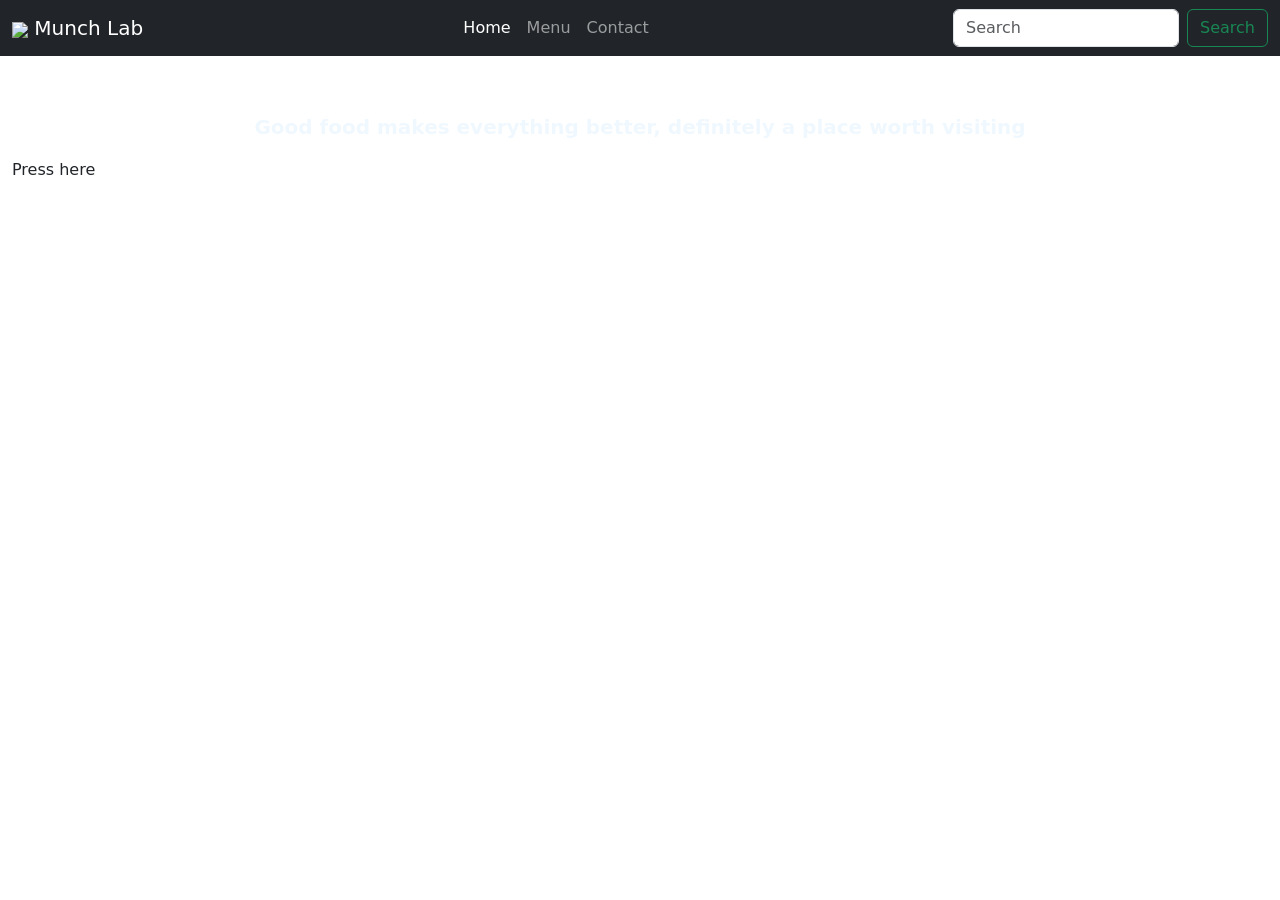
==== index.html @ b86dabff "Add files via upload" ====
<!DOCTYPE html>
<html lang="en">
<head>
  <meta charset="UTF-8" />
  <meta name="viewport" content="width=device-width, initial-scale=1.0" />
  <title>The Corner Bite</title>
  <link rel="stylesheet" href="https://cdn.jsdelivr.net/npm/bootstrap@5.3.3/dist/css/bootstrap.min.css" />
  <link rel="preconnect" href="https://fonts.googleapis.com" />
  <link href="https://fonts.googleapis.com/css2?family=Poppins:wght@400;500;600;700&display=swap" rel="stylesheet" />
  <link rel="stylesheet" href="css/style.css" />
</head>
<body>
  <nav class="navbar navbar-expand-lg bg-dark navbar-dark">
    <div class="container-fluid">
      <a class="navbar-brand" href="#">
        <img src="imges/logo.jpeg" class="logo">
        Munch Lab</a>
      <div class="collapse navbar-collapse">
        <ul class="navbar-nav mx-auto" >
          <li class="nav-item">
            <a class="nav-link active" href="#">Home</a>
          </li>
          <li class="nav-item">
            <a class="nav-link" href="#">Menu</a>
          </li>
          <li class="nav-item">
            <a class="nav-link " href="#">Contact</a>
          </li>
        </ul>
        <form class="d-flex" role="search">
          <input class="form-control me-2" type="search" placeholder="Search" aria-label="search"/>
          <button type="submit" class="btn btn-outline-success">Search</button>

        </form>
      </div>
    </div>

  </nav>
  <section class="hero d-flex align-items-center justify-content-center text-center" id="home">
    <div class="caption container-fluid" >
      <h1 style="color: white; font-size: 40px;">Munch Lap</h1>
      <p style="color: aliceblue;font-size: 20px; font-weight: bold;" >
        Good food makes everything better, definitely a place worth visiting     

      </p>
    </div>
  </section>
  <section class="container-fluid" id="menu">
    <p>Press here </p>
  </section>


</body>
</html>
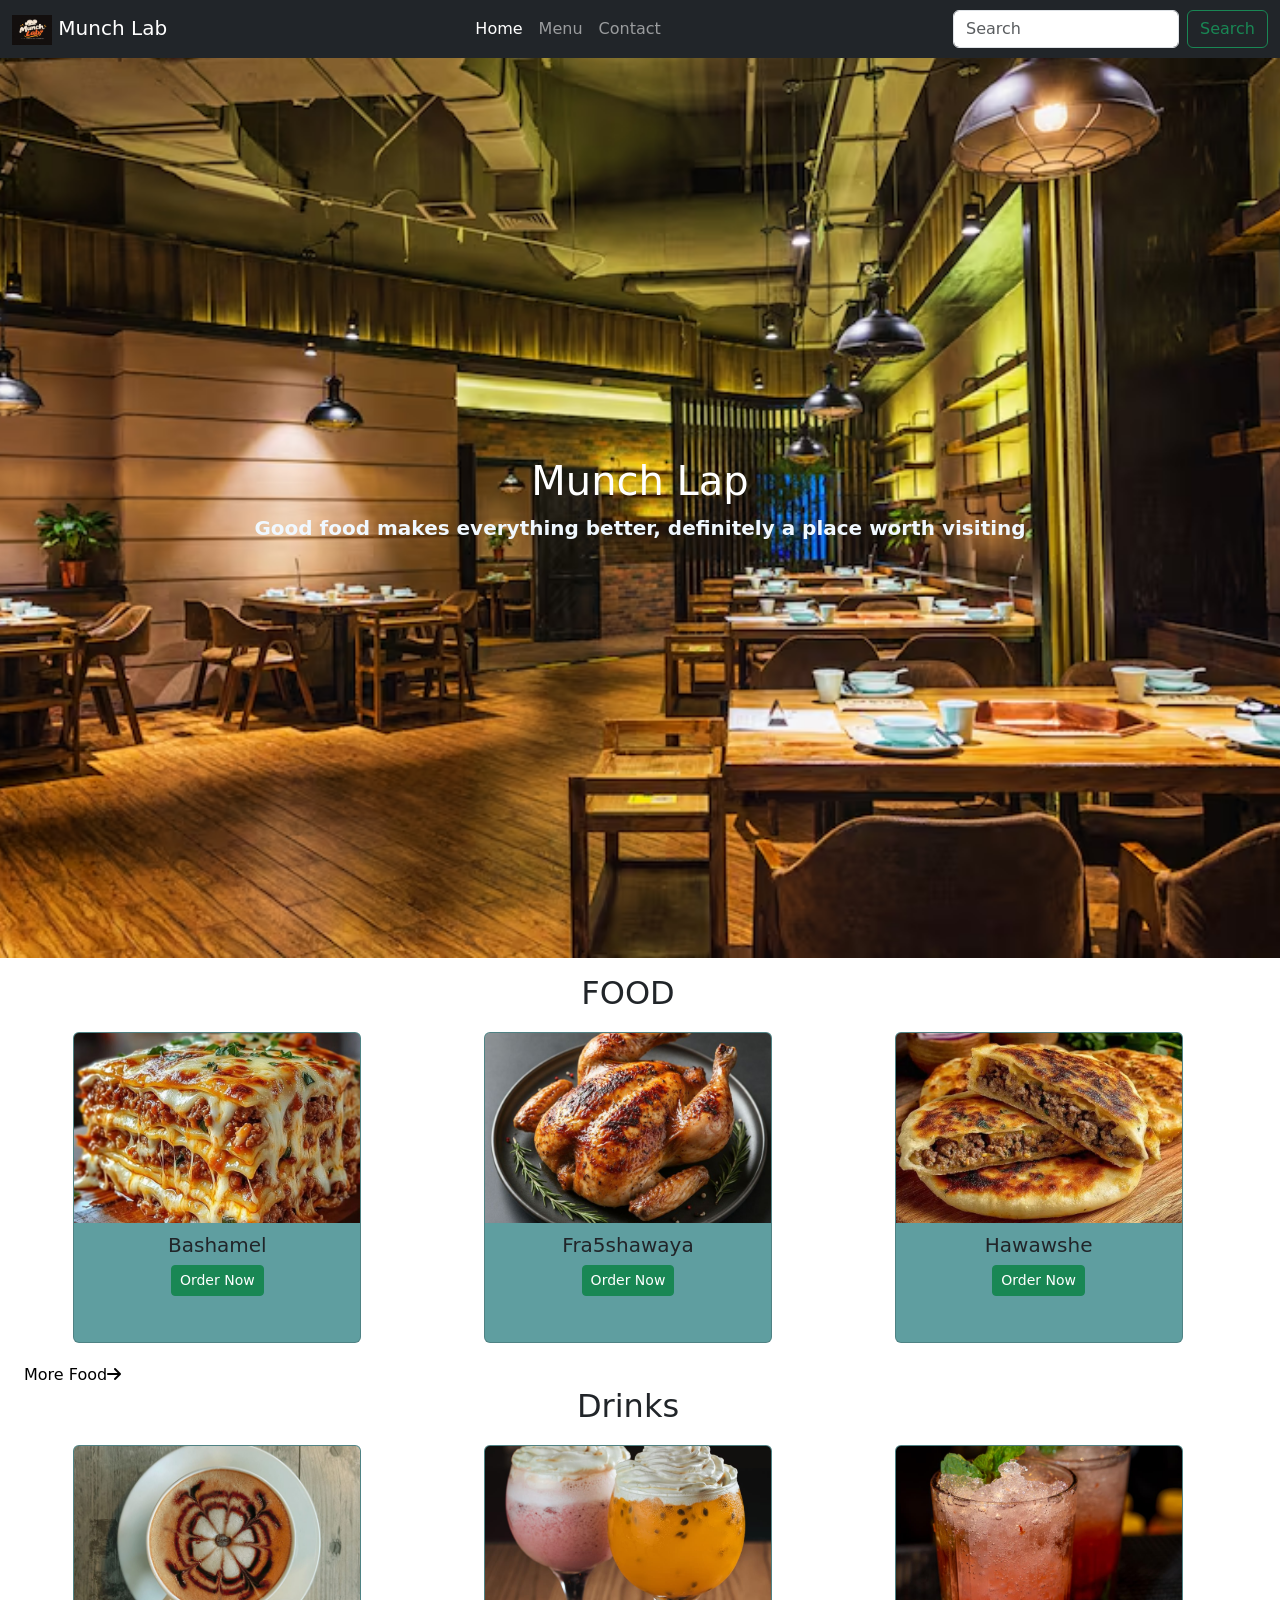
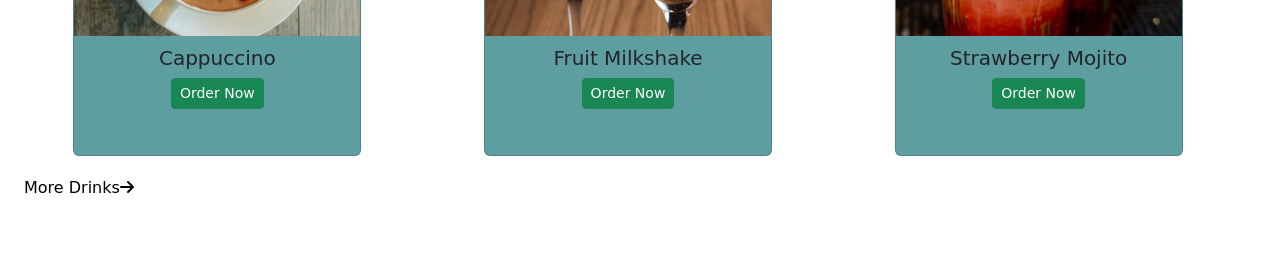
==== commit 1104ff91: "Add files via upload" ====
--- a/index.html
+++ b/index.html
@@ -4,6 +4,7 @@
   <meta charset="UTF-8" />
   <meta name="viewport" content="width=device-width, initial-scale=1.0" />
   <title>The Corner Bite</title>
+  <link rel="stylesheet" href="https://cdnjs.cloudflare.com/ajax/libs/font-awesome/6.5.1/css/all.min.css">
   <link rel="stylesheet" href="https://cdn.jsdelivr.net/npm/bootstrap@5.3.3/dist/css/bootstrap.min.css" />
   <link rel="preconnect" href="https://fonts.googleapis.com" />
   <link href="https://fonts.googleapis.com/css2?family=Poppins:wght@400;500;600;700&display=swap" rel="stylesheet" />
@@ -36,7 +37,7 @@
     </div>
 
   </nav>
-  <section class="hero d-flex align-items-center justify-content-center text-center" id="home">
+  <section class="hero d-flex align-items-center justify-content-center text-center mb-3" id="home">
     <div class="caption container-fluid" >
       <h1 style="color: white; font-size: 40px;">Munch Lap</h1>
       <p style="color: aliceblue;font-size: 20px; font-weight: bold;" >
@@ -45,9 +46,46 @@
       </p>
     </div>
   </section>
-  <section class="container-fluid" id="menu">
-    <p>Press here </p>
-  </section>
+  <section class="home2 container-fluid" id="menu">
+    <div class="food container-fluid row">
+      <h2>FOOD</h2>
+      <div class="card text-center" style="width: 18rem;">
+        <img src="imges/food1.jpeg" class="card-img-top">
+        <h5 class="card-text">Bashamel</h5>
+        <button class="btn btn-success btn-sm align-self-center mb-3">Order Now</button>
+      </div>
+      <div class="card text-center" style="width: 18rem;">
+        <img src="imges/food2.jpeg" class="card-img-top">
+        <h5 class="card-text">Fra5shawaya</h5>
+        <button class="btn btn-success btn-sm align-self-center mb-3">Order Now</button>
+      </div>
+      <div class="card text-center" style="width: 18rem;">
+        <img src="imges/food3.jpeg" class="card-img-top">
+        <h5 class="card-text">Hawawshe</h5>
+        <button class="btn btn-success btn-sm align-self-center mb-3">Order Now</button>
+      </div>
+      <a href="#">More Food<i class="fa-solid fa-arrow-right"></i></a>
+    </div>
+    <div class="drinks container-fluid row">
+      <h2>Drinks</h2>
+      <div class="card text-center" style="width: 18rem;">
+        <img src="imges/drink1.jpeg" class="card-img-top">
+        <h5 class="card-text">Cappuccino</h5>
+        <button class="btn btn-success btn-sm align-self-center mb-3">Order Now</button>  
+      </div>
+      <div class="card text-center" style="width: 18rem;">
+        <img src="imges/drink2.jpeg" class="card-img-top">
+        <h5 class="card-text">Fruit Milkshake</h5>
+        <button class="btn btn-success btn-sm align-self-center mb-3">Order Now</button>  
+      </div>
+      <div class="card text-center" style="width: 18rem;">
+        <img src="imges/drink3.jpeg" class="card-img-top">
+        <h5 class="card-text">Strawberry Mojito</h5>
+        <button class="btn btn-success btn-sm align-self-center mb-3">Order Now</button>  
+      </div>
+      <a href="#">More Drinks<i class="fa-solid fa-arrow-right"></i></a>
+    </div>
+
 
 
 </body>
--- a/css/style.css
+++ b/css/style.css
@@ -0,0 +1,63 @@
+
+*{
+    box-sizing: border-box;
+    margin: 0;
+    padding: 0;
+    scroll-behavior: smooth;
+}
+.hero{
+    width: 100%;
+    height: 100vh;
+    background-image: url("../imges/background.avif");
+    background-size: cover;
+    background-position: center;
+    background-repeat: no-repeat;
+}
+.logo{
+    width: 40px;
+    height: 30px;
+}
+.img1{
+    width: 200px;
+    height: 200px;
+}
+.home2{
+    width: 100%;
+    height: 100vh;
+}
+.food{
+    display: flex;
+    justify-content: space-around;
+}
+.home2 h2{
+    margin-bottom: 20px;
+    text-align: center;
+}
+.card{
+    padding: 0;
+    padding-bottom: 30px;
+    margin-bottom: 20px;
+    background-color:cadetblue;
+}
+.card img{
+    padding-bottom: 10px;
+}
+.card:hover{
+    transform: scale(1.1);
+}
+.home2 a{
+    text-decoration: none;
+    color: black;
+}
+.home2 a:hover{
+    color: blue;
+}
+.drinks{
+    display: flex;
+    justify-content: space-around;
+}
+.card-img-top{
+    height: 200px;
+    object-fit: cover;
+}
+
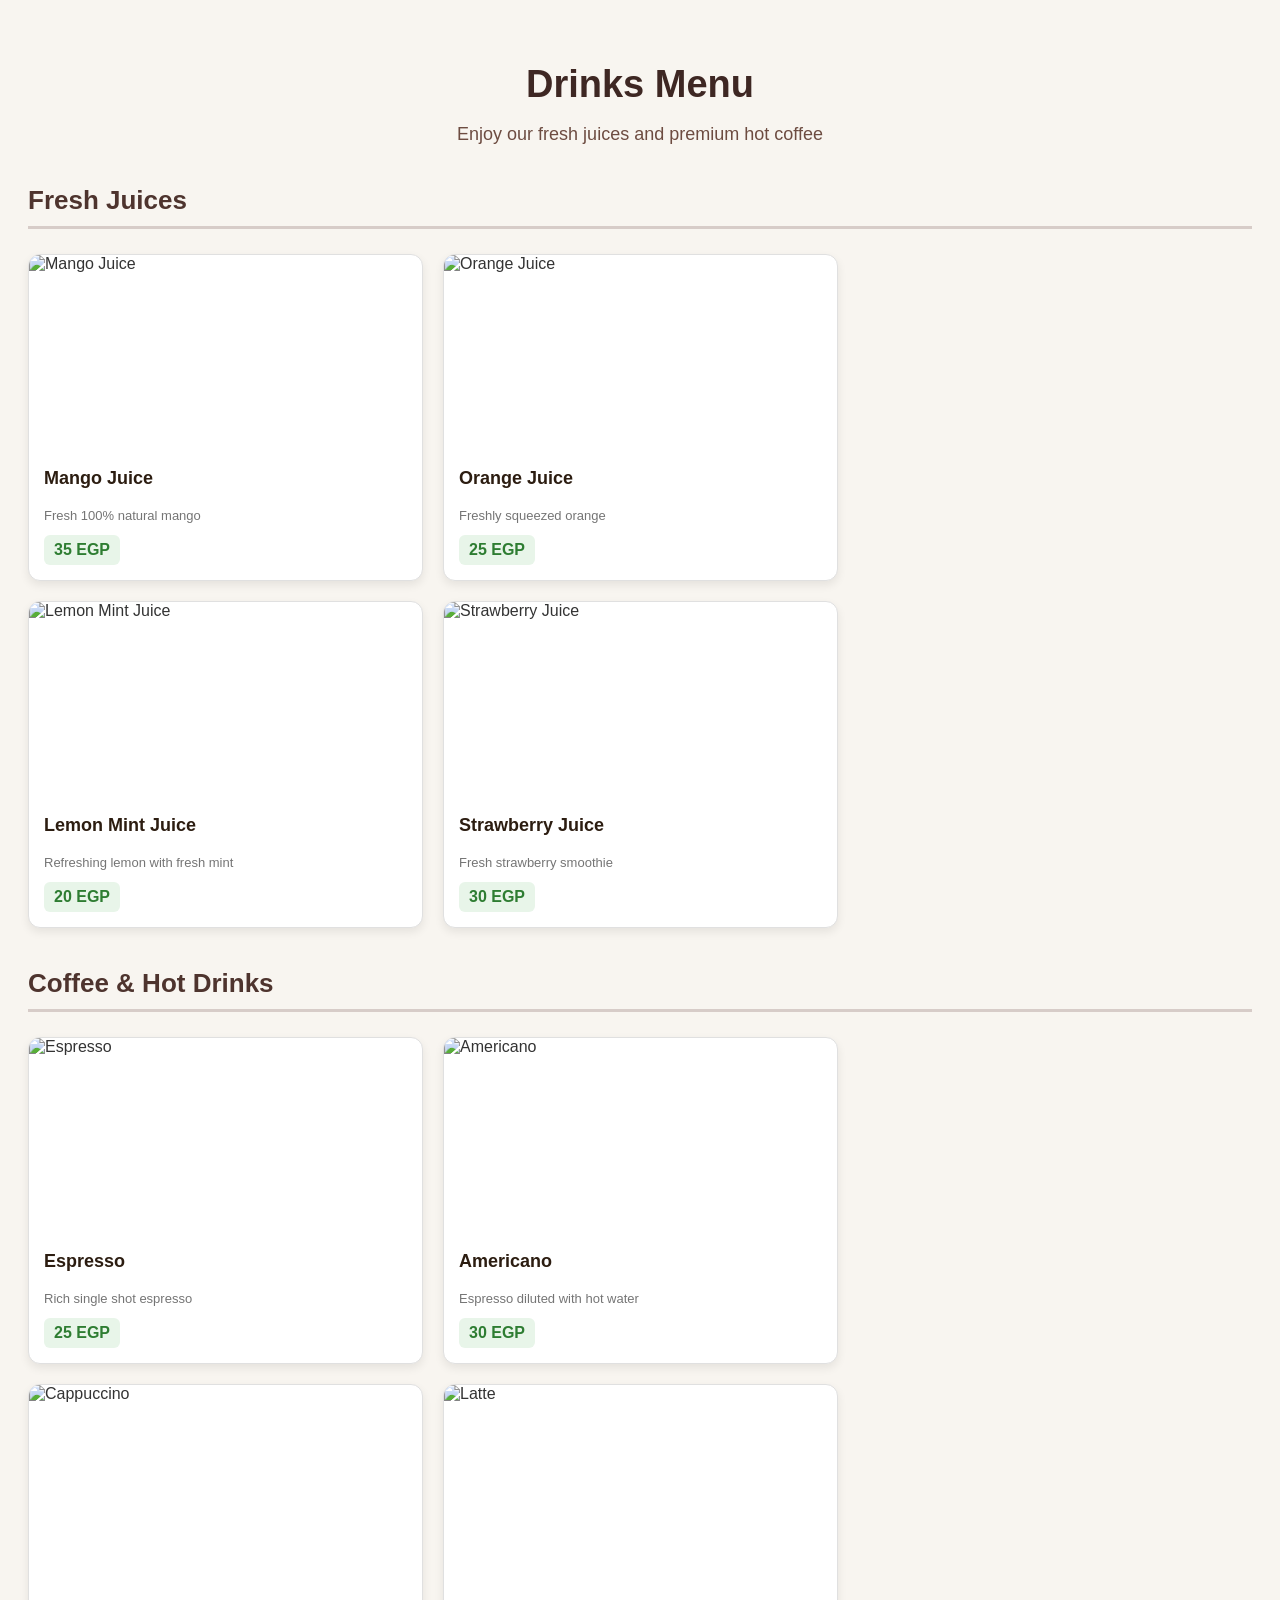
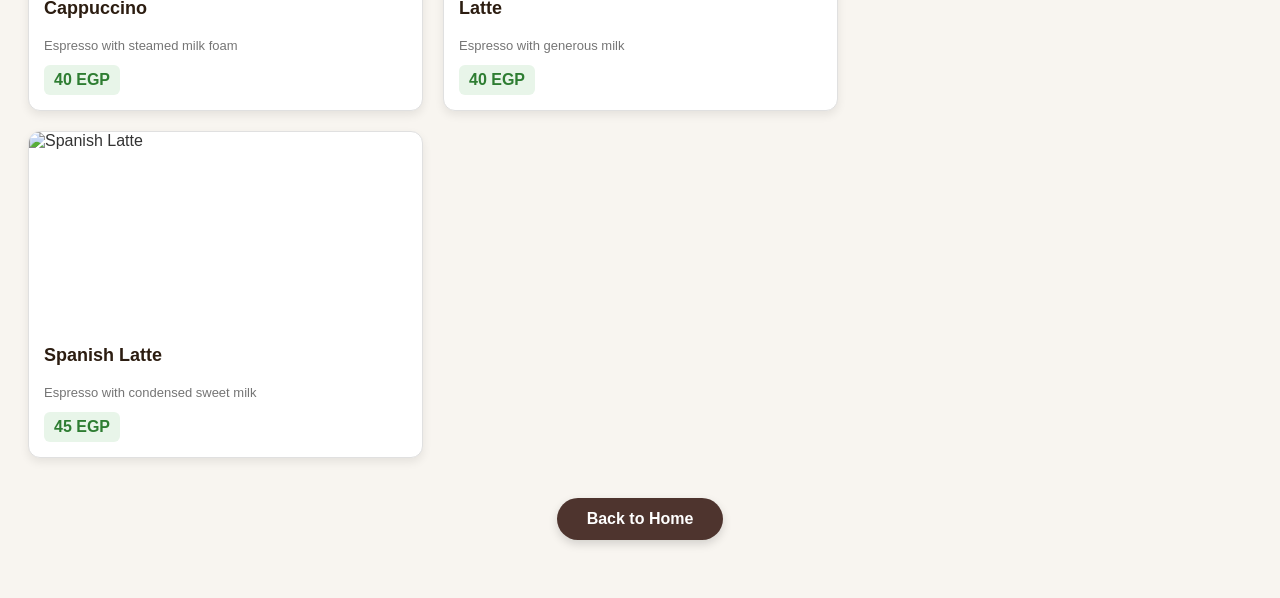
==== commit a84d0c11: "Add files via upload" ====
--- a/index.html
+++ b/index.html
@@ -1,92 +1,122 @@
 <!DOCTYPE html>
-<html lang="en">
+<html lang="en" dir="ltr">
 <head>
-  <meta charset="UTF-8" />
-  <meta name="viewport" content="width=device-width, initial-scale=1.0" />
-  <title>The Corner Bite</title>
-  <link rel="stylesheet" href="https://cdnjs.cloudflare.com/ajax/libs/font-awesome/6.5.1/css/all.min.css">
-  <link rel="stylesheet" href="https://cdn.jsdelivr.net/npm/bootstrap@5.3.3/dist/css/bootstrap.min.css" />
-  <link rel="preconnect" href="https://fonts.googleapis.com" />
-  <link href="https://fonts.googleapis.com/css2?family=Poppins:wght@400;500;600;700&display=swap" rel="stylesheet" />
-  <link rel="stylesheet" href="css/style.css" />
+    <meta charset="UTF-8">
+    <meta name="viewport" content="width=device-width, initial-scale=1.0">
+    <title>Drinks Menu</title>
+    <!-- ربط ملف الـ CSS -->
+    <link rel="stylesheet" href="style.css">
 </head>
 <body>
-  <nav class="navbar navbar-expand-lg bg-dark navbar-dark">
-    <div class="container-fluid">
-      <a class="navbar-brand" href="#">
-        <img src="imges/logo.jpeg" class="logo">
-        Munch Lab</a>
-      <div class="collapse navbar-collapse">
-        <ul class="navbar-nav mx-auto" >
-          <li class="nav-item">
-            <a class="nav-link active" href="#">Home</a>
-          </li>
-          <li class="nav-item">
-            <a class="nav-link" href="#">Menu</a>
-          </li>
-          <li class="nav-item">
-            <a class="nav-link " href="#">Contact</a>
-          </li>
-        </ul>
-        <form class="d-flex" role="search">
-          <input class="form-control me-2" type="search" placeholder="Search" aria-label="search"/>
-          <button type="submit" class="btn btn-outline-success">Search</button>
 
-        </form>
-      </div>
+    <div class="menu-container">
+        <!-- Header -->
+        <header class="menu-header">
+            <h1>Drinks Menu</h1>
+            <p>Enjoy our fresh juices and premium hot coffee</p>
+        </header>
+
+        <!-- Fresh Juices Section -->
+        <section class="menu-section">
+            <h2>Fresh Juices</h2>
+            <div class="items-grid">
+                
+                <div class="item-card">
+                    <img src="https://images.unsplash.com/photo-1546173159-315724a31696?w=400" alt="Mango Juice">
+                    <div class="item-info">
+                        <h3>Mango Juice</h3>
+                        <p class="description">Fresh 100% natural mango</p>
+                        <span class="price">35 EGP</span>
+                    </div>
+                </div>
+
+                <div class="item-card">
+                    <img src="https://images.unsplash.com/photo-1613478223719-2ab802602423?w=400" alt="Orange Juice">
+                    <div class="item-info">
+                        <h3>Orange Juice</h3>
+                        <p class="description">Freshly squeezed orange</p>
+                        <span class="price">25 EGP</span>
+                    </div>
+                </div>
+
+                <div class="item-card">
+                    <img src="https://images.unsplash.com/photo-1513558161293-cdaf765ed2fd?w=400" alt="Lemon Mint Juice">
+                    <div class="item-info">
+                        <h3>Lemon Mint Juice</h3>
+                        <p class="description">Refreshing lemon with fresh mint</p>
+                        <span class="price">20 EGP</span>
+                    </div>
+                </div>
+
+                <div class="item-card">
+                    <img src="https://images.unsplash.com/photo-1553530666-ba11a7da3888?w=400" alt="Strawberry Juice">
+                    <div class="item-info">
+                        <h3>Strawberry Juice</h3>
+                        <p class="description">Fresh strawberry smoothie</p>
+                        <span class="price">30 EGP</span>
+                    </div>
+                </div>
+
+            </div>
+        </section>
+
+        <!-- Coffee & Hot Drinks Section -->
+        <section class="menu-section">
+            <h2>Coffee & Hot Drinks</h2>
+            <div class="items-grid">
+
+                <div class="item-card">
+                    <img src="https://images.unsplash.com/photo-1510591509098-f4fdc6d0ff04?w=400" alt="Espresso">
+                    <div class="item-info">
+                        <h3>Espresso</h3>
+                        <p class="description">Rich single shot espresso</p>
+                        <span class="price">25 EGP</span>
+                    </div>
+                </div>
+
+                <div class="item-card">
+                    <img src="https://images.unsplash.com/photo-1551030173-122aabc4489c?w=400" alt="Americano">
+                    <div class="item-info">
+                        <h3>Americano</h3>
+                        <p class="description">Espresso diluted with hot water</p>
+                        <span class="price">30 EGP</span>
+                    </div>
+                </div>
+
+                <div class="item-card">
+                    <img src="https://images.unsplash.com/photo-1572442388796-11668a67e53d?w=400" alt="Cappuccino">
+                    <div class="item-info">
+                        <h3>Cappuccino</h3>
+                        <p class="description">Espresso with steamed milk foam</p>
+                        <span class="price">40 EGP</span>
+                    </div>
+                </div>
+
+                <div class="item-card">
+                    <img src="https://images.unsplash.com/photo-1534778101976-62847782c213?w=400" alt="Latte">
+                    <div class="item-info">
+                        <h3>Latte</h3>
+                        <p class="description">Espresso with generous milk</p>
+                        <span class="price">40 EGP</span>
+                    </div>
+                </div>
+
+                <div class="item-card">
+                    <img src="https://images.unsplash.com/photo-1517701604599-bb29b565090c?w=400" alt="Spanish Latte">
+                    <div class="item-info">
+                        <h3>Spanish Latte</h3>
+                        <p class="description">Espresso with condensed sweet milk</p>
+                        <span class="price">45 EGP</span>
+                    </div>
+                </div>
+
+            </div>
+        </section>
+        <!-- Back to Home Button -->
+        <div class="back-home-container">
+            <a href="index.html" class="back-home-btn"> Back to Home</a>
+        </div>
     </div>
-
-  </nav>
-  <section class="hero d-flex align-items-center justify-content-center text-center mb-3" id="home">
-    <div class="caption container-fluid" >
-      <h1 style="color: white; font-size: 40px;">Munch Lap</h1>
-      <p style="color: aliceblue;font-size: 20px; font-weight: bold;" >
-        Good food makes everything better, definitely a place worth visiting     
-
-      </p>
-    </div>
-  </section>
-  <section class="home2 container-fluid" id="menu">
-    <div class="food container-fluid row">
-      <h2>FOOD</h2>
-      <div class="card text-center" style="width: 18rem;">
-        <img src="imges/food1.jpeg" class="card-img-top">
-        <h5 class="card-text">Bashamel</h5>
-        <button class="btn btn-success btn-sm align-self-center mb-3">Order Now</button>
-      </div>
-      <div class="card text-center" style="width: 18rem;">
-        <img src="imges/food2.jpeg" class="card-img-top">
-        <h5 class="card-text">Fra5shawaya</h5>
-        <button class="btn btn-success btn-sm align-self-center mb-3">Order Now</button>
-      </div>
-      <div class="card text-center" style="width: 18rem;">
-        <img src="imges/food3.jpeg" class="card-img-top">
-        <h5 class="card-text">Hawawshe</h5>
-        <button class="btn btn-success btn-sm align-self-center mb-3">Order Now</button>
-      </div>
-      <a href="#">More Food<i class="fa-solid fa-arrow-right"></i></a>
-    </div>
-    <div class="drinks container-fluid row">
-      <h2>Drinks</h2>
-      <div class="card text-center" style="width: 18rem;">
-        <img src="imges/drink1.jpeg" class="card-img-top">
-        <h5 class="card-text">Cappuccino</h5>
-        <button class="btn btn-success btn-sm align-self-center mb-3">Order Now</button>  
-      </div>
-      <div class="card text-center" style="width: 18rem;">
-        <img src="imges/drink2.jpeg" class="card-img-top">
-        <h5 class="card-text">Fruit Milkshake</h5>
-        <button class="btn btn-success btn-sm align-self-center mb-3">Order Now</button>  
-      </div>
-      <div class="card text-center" style="width: 18rem;">
-        <img src="imges/drink3.jpeg" class="card-img-top">
-        <h5 class="card-text">Strawberry Mojito</h5>
-        <button class="btn btn-success btn-sm align-self-center mb-3">Order Now</button>  
-      </div>
-      <a href="#">More Drinks<i class="fa-solid fa-arrow-right"></i></a>
-    </div>
-
-
 
 </body>
 </html>
--- a/style.css
+++ b/style.css
@@ -0,0 +1,137 @@
+** {
+    box-sizing: border-box;
+    margin: 0;
+    padding: 0;
+}
+
+body {
+    font-family: 'Segoe UI', Tahoma, Geneva, Verdana, sans-serif;
+    background-color: #f8f5f0;
+    color: #333;
+    padding: 30px 20px;
+}
+
+
+.menu-container {
+    max-width: 1300px;
+    margin: 0 auto;
+}
+
+/* Header */
+.menu-header {
+    text-align: center;
+    margin-bottom: 40px;
+}
+
+.menu-header h1 {
+    font-size: 38px;
+    color: #3e2723;
+    margin-bottom: 8px;
+}
+
+.menu-header p {
+    color: #6d4c41;
+    font-size: 18px;
+}
+
+/* Sections */
+.menu-section {
+    margin-bottom: 40px;
+}
+
+.menu-section h2 {
+    font-size: 26px;
+    color: #4e342e;
+    border-bottom: 3px solid #d7ccc8;
+    padding-bottom: 10px;
+    margin-bottom: 25px;
+}
+
+
+.items-grid {
+    display: flex;
+    flex-wrap: wrap;
+    gap: 20px;
+}
+
+
+.item-card {
+    background-color: #ffffff;
+    border: 1px solid #e0e0e0;
+    border-radius: 12px;
+    overflow: hidden;
+    width: calc(33.333% - 15px); 
+    box-shadow: 0 4px 10px rgba(0,0,0,0.08);
+    display: flex;
+    flex-direction: column;
+    transition: transform 0.2s ease, box-shadow 0.2s ease;
+}
+
+
+.item-card:hover {
+    transform: translateY(-5px);
+    box-shadow: 0 8px 18px rgba(0,0,0,0.15);
+}
+
+
+.item-card img {
+    width: 100%;
+    height: 180px;
+    object-fit: cover;
+}
+
+
+.item-info {
+    padding: 15px;
+    display: flex;
+    flex-direction: column;
+    flex-grow: 1;
+}
+
+.item-info h3 {
+    font-size: 18px;
+    color: #2c1d11;
+    margin-bottom: 6px;
+}
+
+.item-info .description {
+    font-size: 13px;
+    color: #757575;
+    margin-bottom: 12px;
+    flex-grow: 1;
+}
+
+.item-info .price {
+    font-weight: bold;
+    font-size: 16px;
+    color: #2e7d32;
+    background-color: #e8f5e9;
+    padding: 6px 10px;
+    border-radius: 6px;
+    display: inline-block;
+    width: fit-content;
+}
+/* Back to Home Button Styling */
+.back-home-container {
+    text-align: center;
+    margin: 40px 0 20px 0;
+}
+
+.back-home-btn {
+    display: inline-block;
+    padding: 12px 30px;
+    background-color: #4e342e;
+    color: #ffffff;
+    text-decoration: none;
+    font-size: 16px;
+    font-weight: bold;
+    border-radius: 25px;
+    box-shadow: 0 4px 10px rgba(0, 0, 0, 0.15);
+    transition: background-color 0.3s ease, transform 0.2s ease, box-shadow 0.3s ease;
+}
+
+.back-home-btn:hover {
+    background-color: #3e2723;
+    transform: translateY(-3px);
+    box-shadow: 0 6px 15px rgba(0, 0, 0, 0.25);
+}
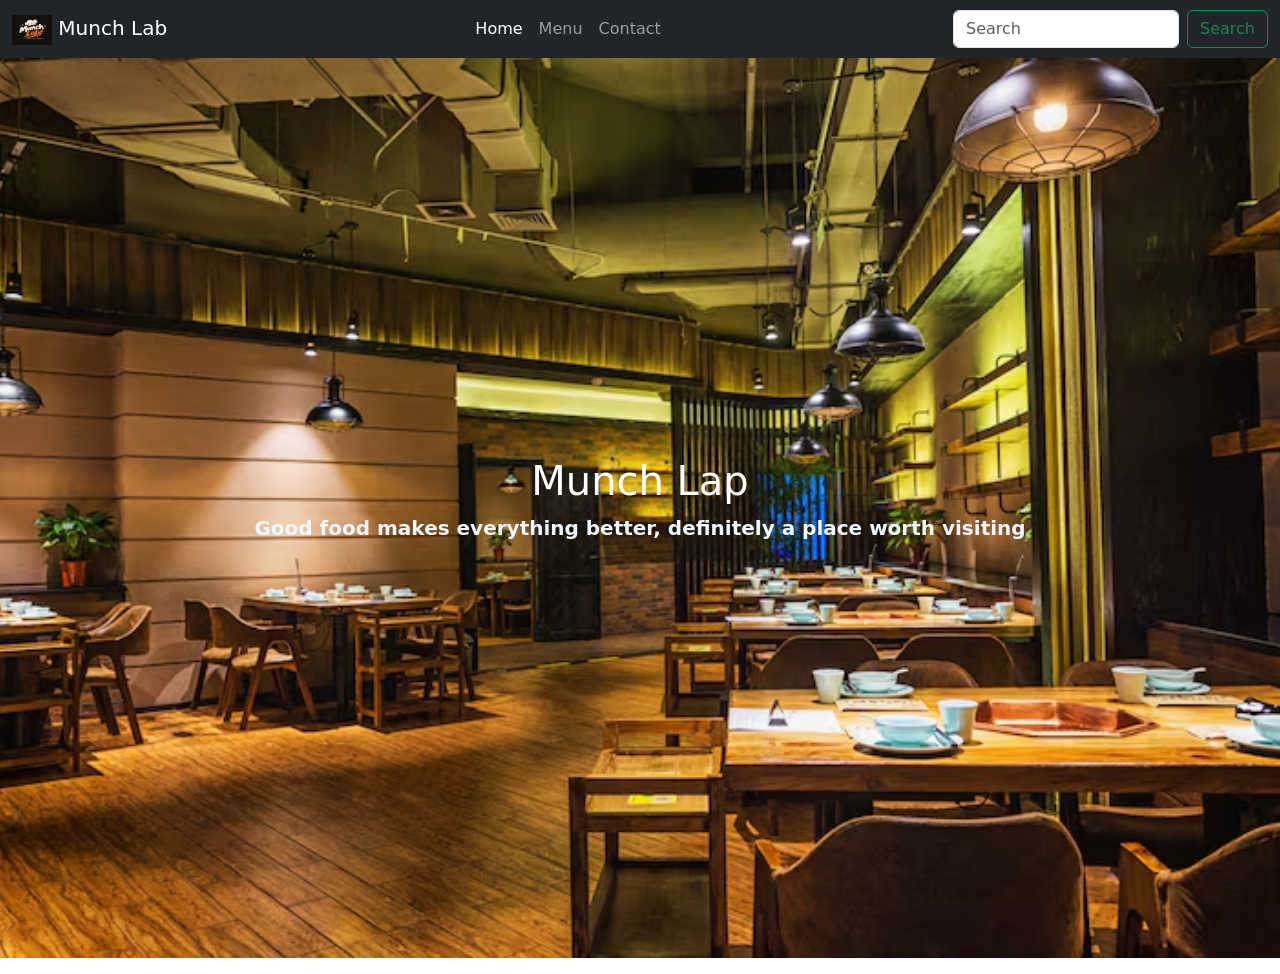
==== commit 28332a37: "Add files via upload" ====
--- a/index.html
+++ b/index.html
@@ -1,122 +1,55 @@
 <!DOCTYPE html>
-<html lang="en" dir="ltr">
+<html lang="en">
 <head>
-    <meta charset="UTF-8">
-    <meta name="viewport" content="width=device-width, initial-scale=1.0">
-    <title>Drinks Menu</title>
-    <!-- ربط ملف الـ CSS -->
-    <link rel="stylesheet" href="style.css">
+  <meta charset="UTF-8" />
+  <meta name="viewport" content="width=device-width, initial-scale=1.0" />
+  <title>The Corner Bite</title>
+  <link rel="stylesheet" href="https://cdnjs.cloudflare.com/ajax/libs/font-awesome/6.5.1/css/all.min.css">
+  <link rel="stylesheet" href="https://cdn.jsdelivr.net/npm/bootstrap@5.3.3/dist/css/bootstrap.min.css" />
+  <link rel="preconnect" href="https://fonts.googleapis.com" />
+  <link href="https://fonts.googleapis.com/css2?family=Poppins:wght@400;500;600;700&display=swap" rel="stylesheet" />
+  <link rel="stylesheet" href="css/style.css" />
 </head>
 <body>
+  <nav class="navbar navbar-expand-lg bg-dark navbar-dark">
+    <div class="container-fluid">
+      <a class="navbar-brand" href="#">
+        <img src="imges/logo.jpeg" class="logo">
+        Munch Lab</a>
+      <div class="collapse navbar-collapse">
+        <ul class="navbar-nav mx-auto" >
+          <li class="nav-item">
+            <a class="nav-link active" href="#">Home</a>
+          </li>
+          <li class="nav-item">
+            <a class="nav-link" href="menu.html">Menu</a>
+          </li>
+          <li class="nav-item">
+            <a class="nav-link " href="#">Contact</a>
+          </li>
+        </ul>
+        <form class="d-flex" role="search">
+          <input class="form-control me-2" type="search" placeholder="Search" aria-label="search"/>
+          <button type="submit" class="btn btn-outline-success">Search</button>
 
-    <div class="menu-container">
-        <!-- Header -->
-        <header class="menu-header">
-            <h1>Drinks Menu</h1>
-            <p>Enjoy our fresh juices and premium hot coffee</p>
-        </header>
+        </form>
+      </div>
+    </div>
 
-        <!-- Fresh Juices Section -->
-        <section class="menu-section">
-            <h2>Fresh Juices</h2>
-            <div class="items-grid">
-                
-                <div class="item-card">
-                    <img src="https://images.unsplash.com/photo-1546173159-315724a31696?w=400" alt="Mango Juice">
-                    <div class="item-info">
-                        <h3>Mango Juice</h3>
-                        <p class="description">Fresh 100% natural mango</p>
-                        <span class="price">35 EGP</span>
-                    </div>
-                </div>
+  </nav>
+  <section class="hero d-flex align-items-center justify-content-center text-center mb-3" id="home">
+    <div class="caption container-fluid" >
+      <h1 style="color: white; font-size: 40px;">Munch Lap</h1>
+      <p style="color: aliceblue;font-size: 20px; font-weight: bold;" >
+        Good food makes everything better, definitely a place worth visiting     
 
-                <div class="item-card">
-                    <img src="https://images.unsplash.com/photo-1613478223719-2ab802602423?w=400" alt="Orange Juice">
-                    <div class="item-info">
-                        <h3>Orange Juice</h3>
-                        <p class="description">Freshly squeezed orange</p>
-                        <span class="price">25 EGP</span>
-                    </div>
-                </div>
+      </p>
+    </div>
+  </section>
+  
+  
 
-                <div class="item-card">
-                    <img src="https://images.unsplash.com/photo-1513558161293-cdaf765ed2fd?w=400" alt="Lemon Mint Juice">
-                    <div class="item-info">
-                        <h3>Lemon Mint Juice</h3>
-                        <p class="description">Refreshing lemon with fresh mint</p>
-                        <span class="price">20 EGP</span>
-                    </div>
-                </div>
 
-                <div class="item-card">
-                    <img src="https://images.unsplash.com/photo-1553530666-ba11a7da3888?w=400" alt="Strawberry Juice">
-                    <div class="item-info">
-                        <h3>Strawberry Juice</h3>
-                        <p class="description">Fresh strawberry smoothie</p>
-                        <span class="price">30 EGP</span>
-                    </div>
-                </div>
-
-            </div>
-        </section>
-
-        <!-- Coffee & Hot Drinks Section -->
-        <section class="menu-section">
-            <h2>Coffee & Hot Drinks</h2>
-            <div class="items-grid">
-
-                <div class="item-card">
-                    <img src="https://images.unsplash.com/photo-1510591509098-f4fdc6d0ff04?w=400" alt="Espresso">
-                    <div class="item-info">
-                        <h3>Espresso</h3>
-                        <p class="description">Rich single shot espresso</p>
-                        <span class="price">25 EGP</span>
-                    </div>
-                </div>
-
-                <div class="item-card">
-                    <img src="https://images.unsplash.com/photo-1551030173-122aabc4489c?w=400" alt="Americano">
-                    <div class="item-info">
-                        <h3>Americano</h3>
-                        <p class="description">Espresso diluted with hot water</p>
-                        <span class="price">30 EGP</span>
-                    </div>
-                </div>
-
-                <div class="item-card">
-                    <img src="https://images.unsplash.com/photo-1572442388796-11668a67e53d?w=400" alt="Cappuccino">
-                    <div class="item-info">
-                        <h3>Cappuccino</h3>
-                        <p class="description">Espresso with steamed milk foam</p>
-                        <span class="price">40 EGP</span>
-                    </div>
-                </div>
-
-                <div class="item-card">
-                    <img src="https://images.unsplash.com/photo-1534778101976-62847782c213?w=400" alt="Latte">
-                    <div class="item-info">
-                        <h3>Latte</h3>
-                        <p class="description">Espresso with generous milk</p>
-                        <span class="price">40 EGP</span>
-                    </div>
-                </div>
-
-                <div class="item-card">
-                    <img src="https://images.unsplash.com/photo-1517701604599-bb29b565090c?w=400" alt="Spanish Latte">
-                    <div class="item-info">
-                        <h3>Spanish Latte</h3>
-                        <p class="description">Espresso with condensed sweet milk</p>
-                        <span class="price">45 EGP</span>
-                    </div>
-                </div>
-
-            </div>
-        </section>
-        <!-- Back to Home Button -->
-        <div class="back-home-container">
-            <a href="index.html" class="back-home-btn"> Back to Home</a>
-        </div>
-    </div>
 
 </body>
 </html>
--- a/css/style.css
+++ b/css/style.css
@@ -0,0 +1,63 @@
+
+*{
+    box-sizing: border-box;
+    margin: 0;
+    padding: 0;
+    scroll-behavior: smooth;
+}
+.hero{
+    width: 100%;
+    height: 100vh;
+    background-image: url("../imges/background.avif");
+    background-size: cover;
+    background-position: center;
+    background-repeat: no-repeat;
+}
+.logo{
+    width: 40px;
+    height: 30px;
+}
+.img1{
+    width: 200px;
+    height: 200px;
+}
+.home2{
+    width: 100%;
+    height: 100vh;
+}
+.food{
+    display: flex;
+    justify-content: space-around;
+}
+.home2 h2{
+    margin-bottom: 20px;
+    text-align: center;
+}
+.card{
+    padding: 0;
+    padding-bottom: 30px;
+    margin-bottom: 20px;
+    background-color:cadetblue;
+}
+.card img{
+    padding-bottom: 10px;
+}
+.card:hover{
+    transform: scale(1.1);
+}
+.home2 a{
+    text-decoration: none;
+    color: black;
+}
+.home2 a:hover{
+    color: blue;
+}
+.drinks{
+    display: flex;
+    justify-content: space-around;
+}
+.card-img-top{
+    height: 200px;
+    object-fit: cover;
+}
+
